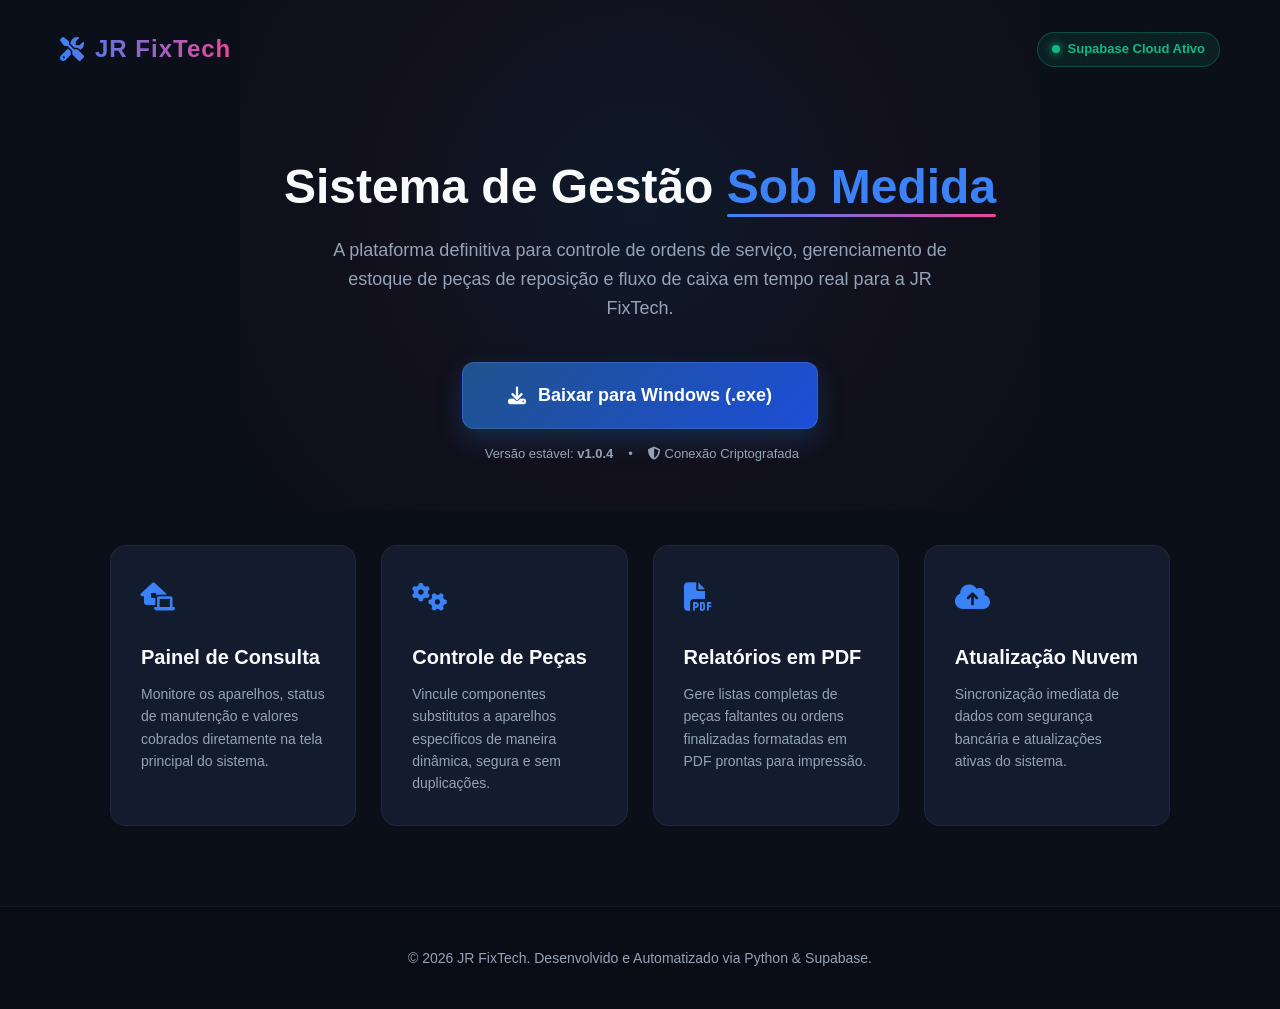
==== index.html @ 49558daf "Add files via upload" ====
<!DOCTYPE html>
<html lang="pt-BR">

<head>
    <meta charset="UTF-8">
    <meta name="viewport" content="width=device-width, initial-scale=1.0">
    <title>JR FixTech | Sistema de Gestão Inteligente</title>
    <link rel="stylesheet" href="https://cdnjs.cloudflare.com/ajax/libs/font-awesome/6.4.0/css/all.min.css">
    <style>
        :root {
            --bg-principal: #0b0f19;
            --bg-card: #131c2e;
            --azul-tech: #1f538d;
            --azul-neon: #3b82f6;
            --rosa-destaque: #ec4899;
            --texto-claro: #f8fafc;
            --texto-mutado: #94a3b8;
        }

        * {
            margin: 0;
            padding: 0;
            box-sizing: border-box;
            font-family: 'Segoe UI', Roboto, Helvetica, Arial, sans-serif;
        }

        body {
            background-color: var(--bg-principal);
            color: var(--texto-claro);
            overflow-x: hidden;
            line-height: 1.6;
        }

        .background-glow {
            position: absolute;
            top: -10%;
            left: 50%;
            transform: translateX(-50%);
            width: 800px;
            height: 600px;
            background: radial-gradient(circle, rgba(31, 83, 141, 0.15) 0%, rgba(236, 72, 153, 0.03) 50%, transparent 100%);
            z-index: -1;
            pointer-events: none;
        }

        header {
            max-width: 1200px;
            margin: 0 auto;
            padding: 30px 20px;
            display: flex;
            justify-content: space-between;
            align-items: center;
        }

        .logo {
            font-size: 24px;
            font-weight: 800;
            letter-spacing: 1px;
            background: linear-gradient(to right, var(--azul-neon), var(--rosa-destaque));
            -webkit-background-clip: text;
            background-clip: text;
            -webkit-text-fill-color: transparent;
            display: flex;
            align-items: center;
            gap: 10px;
        }

        .status-badge {
            background-color: rgba(16, 185, 129, 0.1);
            border: 1px solid rgba(16, 185, 129, 0.3);
            color: #10b981;
            padding: 6px 14px;
            border-radius: 50px;
            font-size: 13px;
            font-weight: 600;
            display: flex;
            align-items: center;
            gap: 8px;
        }

        .status-dot {
            width: 8px;
            height: 8px;
            background-color: #10b981;
            border-radius: 50%;
            box-shadow: 0 0 8px #10b981;
            animation: pulse 2s infinite;
        }

        @keyframes pulse {
            0% {
                transform: scale(0.95);
                box-shadow: 0 0 0 0 rgba(16, 185, 129, 0.7);
            }

            70% {
                transform: scale(1);
                box-shadow: 0 0 0 8px rgba(16, 185, 129, 0);
            }

            100% {
                transform: scale(0.95);
                box-shadow: 0 0 0 0 rgba(16, 185, 129, 0);
            }
        }

        .hero {
            max-width: 1000px;
            margin: 60px auto 40px auto;
            text-align: center;
            padding: 0 20px;
        }

        .hero h1 {
            font-size: 48px;
            font-weight: 800;
            line-height: 1.2;
            margin-bottom: 20px;
        }

        .hero h1 span {
            color: var(--azul-neon);
            position: relative;
        }

        .hero h1 span::after {
            content: '';
            position: absolute;
            bottom: -4px;
            left: 0;
            width: 100%;
            height: 3px;
            background: linear-gradient(to right, var(--azul-neon), var(--rosa-destaque));
            border-radius: 2px;
        }

        .hero p {
            font-size: 18px;
            color: var(--texto-mutado);
            max-width: 650px;
            margin: 0 auto 40px auto;
        }

        .btn-download {
            background: linear-gradient(135deg, var(--azul-tech) 0%, #1d4ed8 100%);
            color: white;
            padding: 18px 45px;
            font-size: 18px;
            font-weight: 700;
            text-decoration: none;
            border-radius: 12px;
            box-shadow: 0 10px 25px rgba(31, 83, 141, 0.4);
            transition: all 0.3s cubic-bezier(0.175, 0.885, 0.32, 1.275);
            display: inline-flex;
            align-items: center;
            gap: 12px;
            border: 1px solid rgba(255, 255, 255, 0.1);
            cursor: pointer;
        }

        .btn-download:hover {
            transform: translateY(-5px);
            box-shadow: 0 15px 30px rgba(3b, 130, 246, 0.5);
            background: linear-gradient(135deg, #2563eb 0%, #1d4ed8 100%);
        }

        .meta-info {
            margin-top: 15px;
            font-size: 13px;
            color: var(--texto-mutado);
            display: flex;
            justify-content: center;
            gap: 15px;
        }

        .features {
            max-width: 1100px;
            margin: 80px auto;
            padding: 0 20px;
            display: grid;
            grid-template-columns: repeat(auto-fit, minmax(240px, 1fr));
            gap: 25px;
        }

        .card {
            background-color: var(--bg-card);
            border: 1px solid rgba(255, 255, 255, 0.05);
            border-radius: 16px;
            padding: 30px;
            transition: all 0.3s ease;
            position: relative;
            overflow: hidden;
        }

        .card::before {
            content: '';
            position: absolute;
            top: 0;
            left: 0;
            width: 100%;
            height: 3px;
            background: transparent;
            transition: background 0.3s ease;
        }

        .card:hover {
            transform: translateY(-5px);
            border-color: rgba(59, 130, 246, 0.2);
            box-shadow: 0 10px 30px rgba(0, 0, 0, 0.3);
        }

        .card:hover::before {
            background: linear-gradient(to right, var(--azul-neon), var(--rosa-destaque));
        }

        .card-icon {
            font-size: 28px;
            color: var(--azul-neon);
            margin-bottom: 20px;
        }

        .card h3 {
            font-size: 20px;
            margin-bottom: 10px;
            font-weight: 700;
        }

        .card p {
            color: var(--texto-mutado);
            font-size: 14px;
        }

        footer {
            text-align: center;
            padding: 40px 20px;
            font-size: 14px;
            color: var(--texto-mutado);
            border-top: 1px solid rgba(255, 255, 255, 0.05);
            background-color: rgba(0, 0, 0, 0.2);
        }

        @media (max-width: 600px) {
            .hero h1 {
                font-size: 32px;
            }

            .hero p {
                font-size: 16px;
            }

            header {
                flex-direction: column;
                gap: 15px;
            }

            .features {
                grid-template-columns: 1fr;
            }
        }
    </style>
</head>

<body>

    <div class="background-glow"></div>

    <header>
        <div class="logo">
            <i class="fa-solid fa-screwdriver-wrench"></i> JR FixTech
        </div>
        <div class="status-badge">
            <div class="status-dot"></div> Supabase Cloud Ativo
        </div>
    </header>

    <section class="hero">
        <h1>Sistema de Gestão <span>Sob Medida</span></h1>
        <p>A plataforma definitiva para controle de ordens de serviço, gerenciamento de estoque de peças de reposição e
            fluxo de caixa em tempo real para a JR FixTech.</p>

        <!-- DOWNLOAD DIRETO VIA GITHUB RELEASES -->
        <a href="https://github.com/GlaydsonAguiar/site-jrfixtech/releases/download/v1.0.4/Instalador_JRFixTech_v1.0.4.exe"
            download="Instalador_JRFixTech.exe" class="btn-download">
            <i class="fa-solid fa-download"></i> Baixar para Windows (.exe)
        </a>

        <div class="meta-info">
            <span><i class="fa-solid fa-code-version"></i> Versão estável: <b>v1.0.4</b></span>
            <span>•</span>
            <span><i class="fa-solid fa-shield-halved"></i> Conexão Criptografada</span>
        </div>
    </section>

    <section class="features">
        <div class="card">
            <div class="card-icon"><i class="fa-solid fa-house-laptop"></i></div>
            <h3>Painel de Consulta</h3>
            <p>Monitore os aparelhos, status de manutenção e valores cobrados diretamente na tela principal do sistema.
            </p>
        </div>

        <div class="card">
            <div class="card-icon"><i class="fa-solid fa-gears"></i></div>
            <h3>Controle de Peças</h3>
            <p>Vincule componentes substitutos a aparelhos específicos de maneira dinâmica, segura e sem duplicações.
            </p>
        </div>

        <div class="card">
            <div class="card-icon"><i class="fa-solid fa-file-pdf"></i></div>
            <h3>Relatórios em PDF</h3>
            <p>Gere listas completas de peças faltantes ou ordens finalizadas formatadas em PDF prontas para impressão.
            </p>
        </div>

        <div class="card">
            <div class="card-icon"><i class="fa-solid fa-cloud-arrow-up"></i></div>
            <h3>Atualização Nuvem</h3>
            <p>Sincronização imediata de dados com segurança bancária e atualizações ativas do sistema.</p>
        </div>
    </section>

    <footer>
        <p>&copy; 2026 JR FixTech. Desenvolvido e Automatizado via Python & Supabase.</p>
    </footer>

</body>

</html>
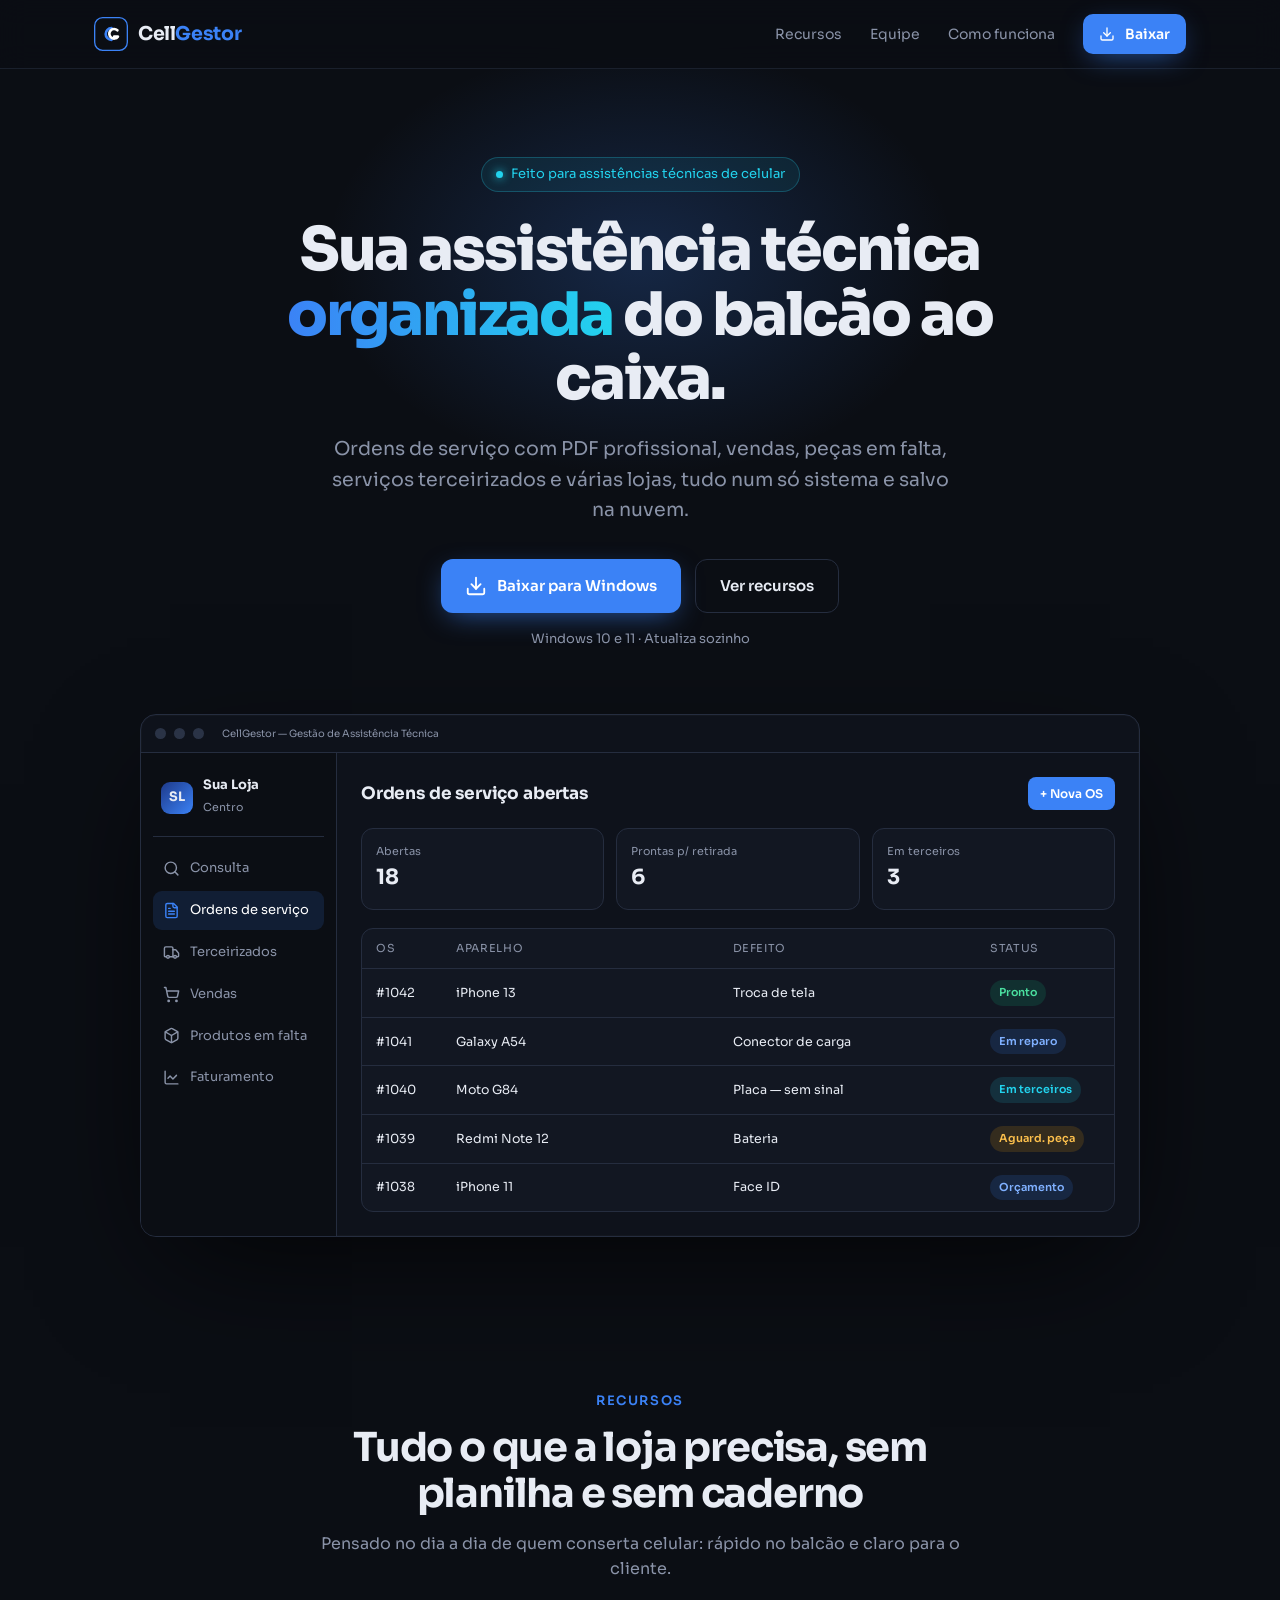
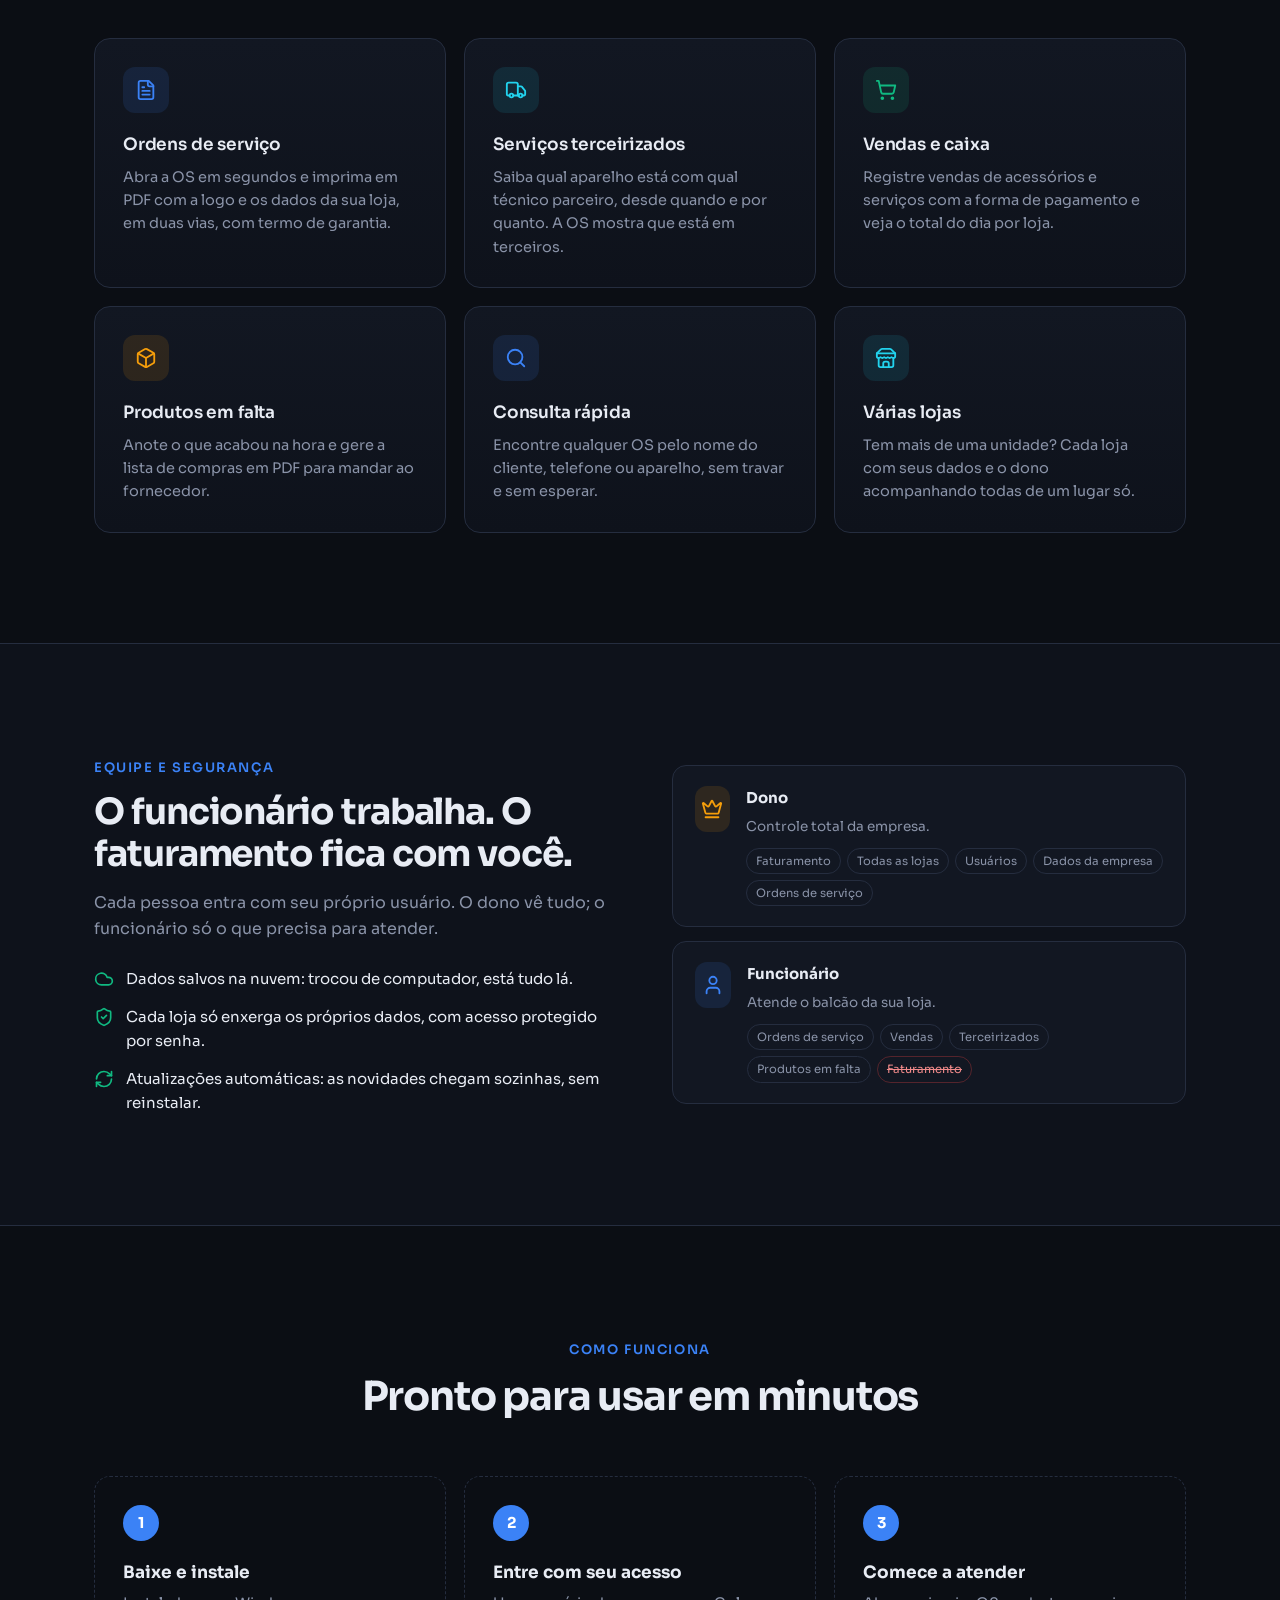
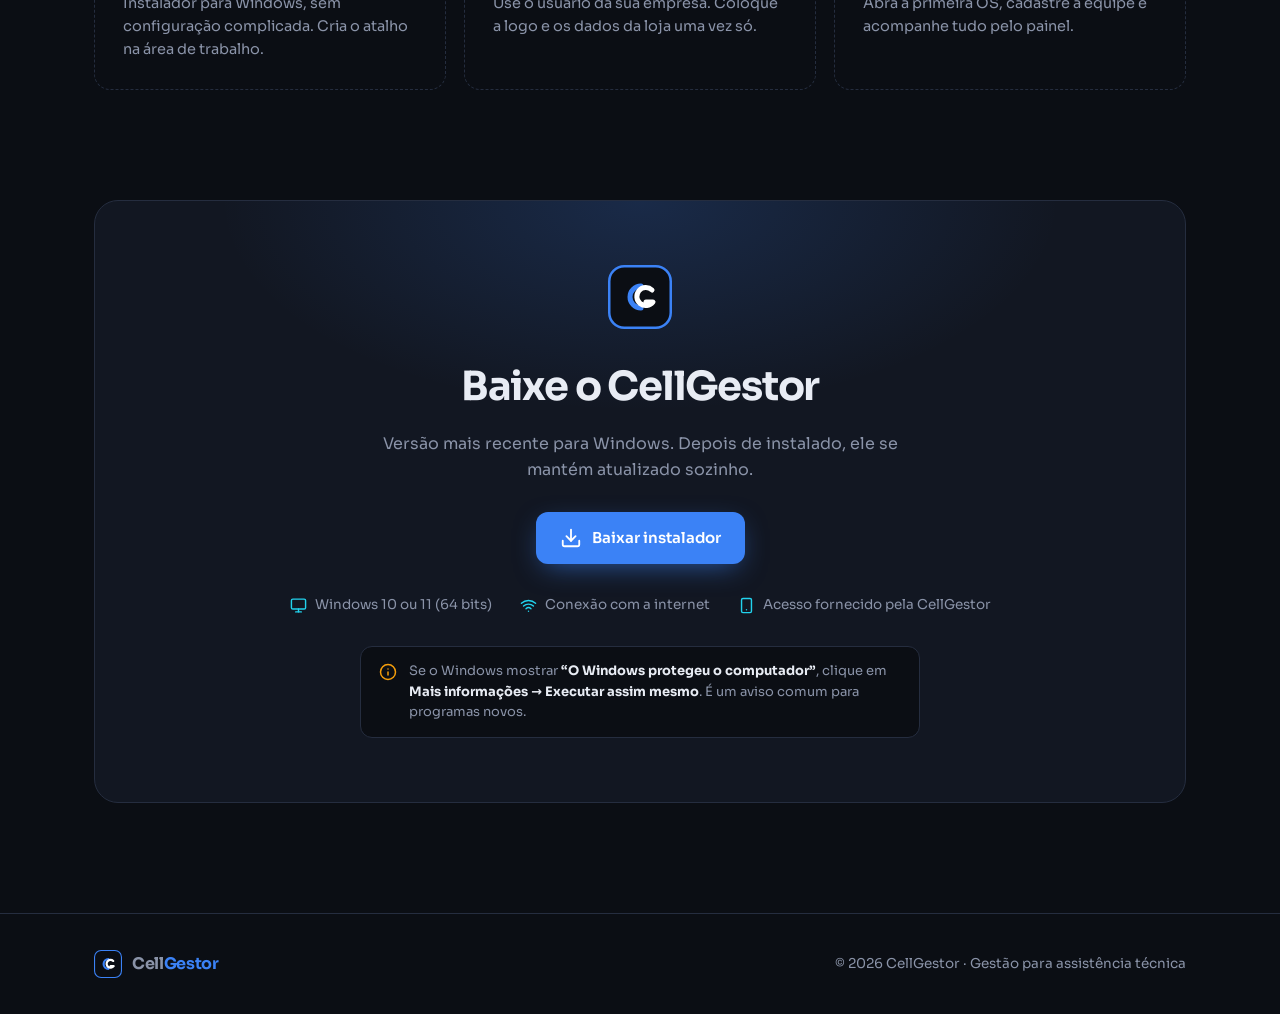
==== commit a9f8ec59: "Add files via upload" ====
--- a/index.html
+++ b/index.html
@@ -1,329 +1,326 @@
-<!DOCTYPE html>
-<html lang="pt-BR">
-
-<head>
-    <meta charset="UTF-8">
-    <meta name="viewport" content="width=device-width, initial-scale=1.0">
-    <title>JR FixTech | Sistema de Gestão Inteligente</title>
-    <link rel="stylesheet" href="https://cdnjs.cloudflare.com/ajax/libs/font-awesome/6.4.0/css/all.min.css">
-    <style>
-        :root {
-            --bg-principal: #0b0f19;
-            --bg-card: #131c2e;
-            --azul-tech: #1f538d;
-            --azul-neon: #3b82f6;
-            --rosa-destaque: #ec4899;
-            --texto-claro: #f8fafc;
-            --texto-mutado: #94a3b8;
-        }
-
-        * {
-            margin: 0;
-            padding: 0;
-            box-sizing: border-box;
-            font-family: 'Segoe UI', Roboto, Helvetica, Arial, sans-serif;
-        }
-
-        body {
-            background-color: var(--bg-principal);
-            color: var(--texto-claro);
-            overflow-x: hidden;
-            line-height: 1.6;
-        }
-
-        .background-glow {
-            position: absolute;
-            top: -10%;
-            left: 50%;
-            transform: translateX(-50%);
-            width: 800px;
-            height: 600px;
-            background: radial-gradient(circle, rgba(31, 83, 141, 0.15) 0%, rgba(236, 72, 153, 0.03) 50%, transparent 100%);
-            z-index: -1;
-            pointer-events: none;
-        }
-
-        header {
-            max-width: 1200px;
-            margin: 0 auto;
-            padding: 30px 20px;
-            display: flex;
-            justify-content: space-between;
-            align-items: center;
-        }
-
-        .logo {
-            font-size: 24px;
-            font-weight: 800;
-            letter-spacing: 1px;
-            background: linear-gradient(to right, var(--azul-neon), var(--rosa-destaque));
-            -webkit-background-clip: text;
-            background-clip: text;
-            -webkit-text-fill-color: transparent;
-            display: flex;
-            align-items: center;
-            gap: 10px;
-        }
-
-        .status-badge {
-            background-color: rgba(16, 185, 129, 0.1);
-            border: 1px solid rgba(16, 185, 129, 0.3);
-            color: #10b981;
-            padding: 6px 14px;
-            border-radius: 50px;
-            font-size: 13px;
-            font-weight: 600;
-            display: flex;
-            align-items: center;
-            gap: 8px;
-        }
-
-        .status-dot {
-            width: 8px;
-            height: 8px;
-            background-color: #10b981;
-            border-radius: 50%;
-            box-shadow: 0 0 8px #10b981;
-            animation: pulse 2s infinite;
-        }
-
-        @keyframes pulse {
-            0% {
-                transform: scale(0.95);
-                box-shadow: 0 0 0 0 rgba(16, 185, 129, 0.7);
-            }
-
-            70% {
-                transform: scale(1);
-                box-shadow: 0 0 0 8px rgba(16, 185, 129, 0);
-            }
-
-            100% {
-                transform: scale(0.95);
-                box-shadow: 0 0 0 0 rgba(16, 185, 129, 0);
-            }
-        }
-
-        .hero {
-            max-width: 1000px;
-            margin: 60px auto 40px auto;
-            text-align: center;
-            padding: 0 20px;
-        }
-
-        .hero h1 {
-            font-size: 48px;
-            font-weight: 800;
-            line-height: 1.2;
-            margin-bottom: 20px;
-        }
-
-        .hero h1 span {
-            color: var(--azul-neon);
-            position: relative;
-        }
-
-        .hero h1 span::after {
-            content: '';
-            position: absolute;
-            bottom: -4px;
-            left: 0;
-            width: 100%;
-            height: 3px;
-            background: linear-gradient(to right, var(--azul-neon), var(--rosa-destaque));
-            border-radius: 2px;
-        }
-
-        .hero p {
-            font-size: 18px;
-            color: var(--texto-mutado);
-            max-width: 650px;
-            margin: 0 auto 40px auto;
-        }
-
-        .btn-download {
-            background: linear-gradient(135deg, var(--azul-tech) 0%, #1d4ed8 100%);
-            color: white;
-            padding: 18px 45px;
-            font-size: 18px;
-            font-weight: 700;
-            text-decoration: none;
-            border-radius: 12px;
-            box-shadow: 0 10px 25px rgba(31, 83, 141, 0.4);
-            transition: all 0.3s cubic-bezier(0.175, 0.885, 0.32, 1.275);
-            display: inline-flex;
-            align-items: center;
-            gap: 12px;
-            border: 1px solid rgba(255, 255, 255, 0.1);
-            cursor: pointer;
-        }
-
-        .btn-download:hover {
-            transform: translateY(-5px);
-            box-shadow: 0 15px 30px rgba(3b, 130, 246, 0.5);
-            background: linear-gradient(135deg, #2563eb 0%, #1d4ed8 100%);
-        }
-
-        .meta-info {
-            margin-top: 15px;
-            font-size: 13px;
-            color: var(--texto-mutado);
-            display: flex;
-            justify-content: center;
-            gap: 15px;
-        }
-
-        .features {
-            max-width: 1100px;
-            margin: 80px auto;
-            padding: 0 20px;
-            display: grid;
-            grid-template-columns: repeat(auto-fit, minmax(240px, 1fr));
-            gap: 25px;
-        }
-
-        .card {
-            background-color: var(--bg-card);
-            border: 1px solid rgba(255, 255, 255, 0.05);
-            border-radius: 16px;
-            padding: 30px;
-            transition: all 0.3s ease;
-            position: relative;
-            overflow: hidden;
-        }
-
-        .card::before {
-            content: '';
-            position: absolute;
-            top: 0;
-            left: 0;
-            width: 100%;
-            height: 3px;
-            background: transparent;
-            transition: background 0.3s ease;
-        }
-
-        .card:hover {
-            transform: translateY(-5px);
-            border-color: rgba(59, 130, 246, 0.2);
-            box-shadow: 0 10px 30px rgba(0, 0, 0, 0.3);
-        }
-
-        .card:hover::before {
-            background: linear-gradient(to right, var(--azul-neon), var(--rosa-destaque));
-        }
-
-        .card-icon {
-            font-size: 28px;
-            color: var(--azul-neon);
-            margin-bottom: 20px;
-        }
-
-        .card h3 {
-            font-size: 20px;
-            margin-bottom: 10px;
-            font-weight: 700;
-        }
-
-        .card p {
-            color: var(--texto-mutado);
-            font-size: 14px;
-        }
-
-        footer {
-            text-align: center;
-            padding: 40px 20px;
-            font-size: 14px;
-            color: var(--texto-mutado);
-            border-top: 1px solid rgba(255, 255, 255, 0.05);
-            background-color: rgba(0, 0, 0, 0.2);
-        }
-
-        @media (max-width: 600px) {
-            .hero h1 {
-                font-size: 32px;
-            }
-
-            .hero p {
-                font-size: 16px;
-            }
-
-            header {
-                flex-direction: column;
-                gap: 15px;
-            }
-
-            .features {
-                grid-template-columns: 1fr;
-            }
-        }
-    </style>
-</head>
-
-<body>
-
-    <div class="background-glow"></div>
-
-    <header>
-        <div class="logo">
-            <i class="fa-solid fa-screwdriver-wrench"></i> JR FixTech
-        </div>
-        <div class="status-badge">
-            <div class="status-dot"></div> Supabase Cloud Ativo
-        </div>
-    </header>
-
-    <section class="hero">
-        <h1>Sistema de Gestão <span>Sob Medida</span></h1>
-        <p>A plataforma definitiva para controle de ordens de serviço, gerenciamento de estoque de peças de reposição e
-            fluxo de caixa em tempo real para a JR FixTech.</p>
-
-        <!-- DOWNLOAD DIRETO VIA GITHUB RELEASES -->
-        <a href="https://github.com/GlaydsonAguiar/site-jrfixtech/releases/download/v1.0.4/Instalador_JRFixTech_v1.0.4.exe"
-            download="Instalador_JRFixTech.exe" class="btn-download">
-            <i class="fa-solid fa-download"></i> Baixar para Windows (.exe)
-        </a>
-
-        <div class="meta-info">
-            <span><i class="fa-solid fa-code-version"></i> Versão estável: <b>v1.0.4</b></span>
-            <span>•</span>
-            <span><i class="fa-solid fa-shield-halved"></i> Conexão Criptografada</span>
-        </div>
-    </section>
-
-    <section class="features">
-        <div class="card">
-            <div class="card-icon"><i class="fa-solid fa-house-laptop"></i></div>
-            <h3>Painel de Consulta</h3>
-            <p>Monitore os aparelhos, status de manutenção e valores cobrados diretamente na tela principal do sistema.
-            </p>
-        </div>
-
-        <div class="card">
-            <div class="card-icon"><i class="fa-solid fa-gears"></i></div>
-            <h3>Controle de Peças</h3>
-            <p>Vincule componentes substitutos a aparelhos específicos de maneira dinâmica, segura e sem duplicações.
-            </p>
-        </div>
-
-        <div class="card">
-            <div class="card-icon"><i class="fa-solid fa-file-pdf"></i></div>
-            <h3>Relatórios em PDF</h3>
-            <p>Gere listas completas de peças faltantes ou ordens finalizadas formatadas em PDF prontas para impressão.
-            </p>
-        </div>
-
-        <div class="card">
-            <div class="card-icon"><i class="fa-solid fa-cloud-arrow-up"></i></div>
-            <h3>Atualização Nuvem</h3>
-            <p>Sincronização imediata de dados com segurança bancária e atualizações ativas do sistema.</p>
-        </div>
-    </section>
-
-    <footer>
-        <p>&copy; 2026 JR FixTech. Desenvolvido e Automatizado via Python & Supabase.</p>
-    </footer>
-
-</body>
-
-</html>+<!doctype html>
+<html lang="pt-BR">
+<head>
+<meta charset="utf-8">
+<meta name="viewport" content="width=device-width, initial-scale=1">
+<title>CellGestor — Gestão para assistência técnica</title>
+<meta name="description" content="Sistema completo para assistência técnica de celulares: ordens de serviço, vendas, terceirizados, estoque em falta e várias lojas, tudo na nuvem.">
+<meta name="theme-color" content="#0B0E14">
+<link rel="icon" type="image/svg+xml" href="data:image/svg+xml,%3Csvg xmlns='http://www.w3.org/2000/svg' viewBox='0 0 64 64'%3E%3Crect width='64' height='64' rx='16' fill='%230B0E14'/%3E%3Cpath d='M33 20 A12 12 0 1 0 33 44' fill='none' stroke='%233B82F6' stroke-width='7' stroke-linecap='round'/%3E%3Cpath d='M45 25 A9 9 0 1 0 46 37 H39' fill='none' stroke='%23FFFFFF' stroke-width='7' stroke-linecap='round' stroke-linejoin='round'/%3E%3C/svg%3E">
+<link rel="preconnect" href="https://fonts.googleapis.com">
+<link rel="preconnect" href="https://fonts.gstatic.com" crossorigin>
+<link href="https://fonts.googleapis.com/css2?family=Sora:wght@400;500;600;700;800&display=swap" rel="stylesheet">
+<style>
+  :root{
+    --bg:#0B0E14; --bg2:#0E121B; --card:#121722; --card2:#161C29; --borda:#252D3F;
+    --azul:#3B82F6; --ciano:#22D3EE; --verde:#10B981; --ambar:#F59E0B;
+    --texto:#E8ECF4; --muted:#8A93A8;
+  }
+  *{box-sizing:border-box;margin:0;padding:0}
+  html{scroll-behavior:smooth;overflow-x:clip}
+  body{background:var(--bg);color:var(--texto);font-family:"Sora",system-ui,sans-serif;line-height:1.6;-webkit-font-smoothing:antialiased;overflow-x:hidden}
+  a{color:inherit;text-decoration:none}
+  .wrap{max-width:1140px;margin:0 auto;padding:0 24px}
+  svg.i{width:22px;height:22px;fill:none;stroke:currentColor;stroke-width:2;stroke-linecap:round;stroke-linejoin:round;flex-shrink:0}
+
+  /* topo */
+  header{position:sticky;top:0;z-index:20;background:rgba(11,14,20,.78);backdrop-filter:blur(14px);border-bottom:1px solid rgba(37,45,63,.6)}
+  .nav{display:flex;align-items:center;justify-content:space-between;height:68px}
+  .marca{display:flex;align-items:center;gap:10px;font-weight:700;font-size:19px;letter-spacing:-.02em}
+  .marca svg{width:34px;height:34px}
+  .marca b{color:var(--azul);font-weight:700}
+  .links{display:flex;align-items:center;gap:28px;font-size:14px;color:var(--muted)}
+  .links a:hover{color:var(--texto)}
+  .btn{display:inline-flex;align-items:center;gap:10px;font-weight:600;font-size:15px;border-radius:12px;padding:14px 24px;transition:transform .15s,box-shadow .15s,background .15s}
+  .btn-p{background:var(--azul);color:#fff;box-shadow:0 8px 28px -8px rgba(59,130,246,.65)}
+  .btn-p:hover{transform:translateY(-1px);box-shadow:0 12px 34px -8px rgba(59,130,246,.8);background:#4A8DF8}
+  .btn-s{border:1px solid var(--borda);color:var(--texto)}
+  .btn-s:hover{background:var(--card)}
+  .btn-sm{padding:9px 16px;font-size:14px;border-radius:10px}
+
+  /* hero */
+  .hero{position:relative;padding:88px 0 40px;text-align:center}
+  .hero::before{content:"";position:absolute;inset:-120px 0 auto 50%;width:min(900px,100vw);height:620px;transform:translateX(-50%);background:radial-gradient(closest-side,rgba(59,130,246,.22),transparent 70%);pointer-events:none;z-index:-1}
+  .selo{display:inline-flex;align-items:center;gap:8px;font-size:13px;color:var(--ciano);background:rgba(34,211,238,.08);border:1px solid rgba(34,211,238,.25);padding:6px 14px;border-radius:999px;margin-bottom:26px}
+  .selo span{width:7px;height:7px;border-radius:50%;background:var(--ciano);box-shadow:0 0 10px var(--ciano)}
+  h1{font-size:clamp(34px,5.6vw,60px);line-height:1.08;letter-spacing:-.035em;font-weight:800;max-width:860px;margin:0 auto}
+  h1 em{font-style:normal;background:linear-gradient(90deg,var(--azul),var(--ciano));-webkit-background-clip:text;background-clip:text;color:transparent}
+  .hero p.sub{font-size:clamp(16px,2vw,19px);color:var(--muted);max-width:620px;margin:22px auto 34px}
+  .acoes{display:flex;gap:14px;justify-content:center;flex-wrap:wrap}
+  .nota{font-size:13px;color:var(--muted);margin-top:16px}
+
+  /* janela do app */
+  .janela{margin:64px auto 0;max-width:1000px;border:1px solid var(--borda);border-radius:16px;background:var(--bg2);box-shadow:0 40px 120px -30px rgba(0,0,0,.8),0 0 0 1px rgba(255,255,255,.02) inset;overflow:hidden;text-align:left}
+  .barra{display:flex;align-items:center;gap:8px;height:38px;padding:0 14px;border-bottom:1px solid var(--borda);font-size:12px;color:var(--muted)}
+  .barra i{width:11px;height:11px;border-radius:50%;background:#2A3346;display:block}
+  .barra small{margin-left:10px}
+  .app{display:grid;grid-template-columns:196px 1fr;min-height:400px}
+  .lado{border-right:1px solid var(--borda);padding:18px 12px;background:var(--bg)}
+  .lado .loja{display:flex;align-items:center;gap:10px;padding:6px 8px 18px;border-bottom:1px solid var(--borda);margin-bottom:12px}
+  .lado .loja div{width:32px;height:32px;border-radius:9px;background:linear-gradient(135deg,#1E3A8A,var(--azul));display:grid;place-items:center;font-weight:700;font-size:13px}
+  .lado .loja b{font-size:13px;display:block;line-height:1.2}
+  .lado .loja small{font-size:11px;color:var(--muted)}
+  .item{display:flex;align-items:center;gap:10px;font-size:13px;color:var(--muted);padding:9px 10px;border-radius:9px;margin-bottom:3px}
+  .item svg{width:17px;height:17px}
+  .item.on{background:rgba(59,130,246,.14);color:#fff}
+  .item.on svg{color:var(--azul)}
+  .conteudo{padding:24px}
+  .conteudo h4{font-size:17px;font-weight:700;letter-spacing:-.01em}
+  .conteudo .h{display:flex;justify-content:space-between;align-items:center;margin-bottom:18px}
+  .conteudo .h span{font-size:12px;color:#fff;background:var(--azul);padding:7px 12px;border-radius:8px;font-weight:600}
+  .kpis{display:grid;grid-template-columns:repeat(3,1fr);gap:12px;margin-bottom:18px}
+  .kpi{background:var(--card);border:1px solid var(--borda);border-radius:12px;padding:14px}
+  .kpi small{font-size:11px;color:var(--muted);display:block}
+  .kpi b{font-size:21px;font-weight:700;letter-spacing:-.02em}
+  .tabela{background:var(--card);border:1px solid var(--borda);border-radius:12px;overflow:hidden}
+  .linha{display:grid;grid-template-columns:70px 1.4fr 1.3fr 110px;gap:10px;align-items:center;font-size:12.5px;padding:11px 14px;border-top:1px solid var(--borda)}
+  .linha:first-child{border-top:0;color:var(--muted);font-size:11px;text-transform:uppercase;letter-spacing:.06em}
+  .tag{font-size:11px;font-weight:600;padding:4px 9px;border-radius:999px;justify-self:start}
+  .t-az{background:rgba(59,130,246,.15);color:#7FB0FF}
+  .t-vd{background:rgba(16,185,129,.15);color:#4ADE9F}
+  .t-am{background:rgba(245,158,11,.15);color:#FBBF4C}
+  .t-ci{background:rgba(34,211,238,.13);color:var(--ciano)}
+
+  /* seções */
+  section{padding:110px 0}
+  .titulo{text-align:center;max-width:640px;margin:0 auto 56px}
+  .titulo small{font-size:13px;font-weight:600;color:var(--azul);letter-spacing:.12em;text-transform:uppercase}
+  .titulo h2{font-size:clamp(28px,4vw,40px);letter-spacing:-.03em;line-height:1.15;margin:12px 0 14px;font-weight:700}
+  .titulo p{color:var(--muted);font-size:16px}
+
+  .grade{display:grid;grid-template-columns:repeat(3,1fr);gap:18px}
+  .card{background:linear-gradient(180deg,var(--card),var(--bg2));border:1px solid var(--borda);border-radius:16px;padding:28px;transition:border-color .2s,transform .2s}
+  .card:hover{border-color:rgba(59,130,246,.45);transform:translateY(-2px)}
+  .ic{width:46px;height:46px;border-radius:12px;display:grid;place-items:center;background:rgba(59,130,246,.12);color:var(--azul);margin-bottom:18px}
+  .ic.c{background:rgba(34,211,238,.1);color:var(--ciano)}
+  .ic.v{background:rgba(16,185,129,.12);color:var(--verde)}
+  .ic.a{background:rgba(245,158,11,.12);color:var(--ambar)}
+  .card h3{font-size:17px;font-weight:600;margin-bottom:8px;letter-spacing:-.01em}
+  .card p{font-size:14.5px;color:var(--muted)}
+
+  .faixa{background:var(--bg2);border-top:1px solid var(--borda);border-bottom:1px solid var(--borda)}
+  .dois{display:grid;grid-template-columns:1fr 1fr;gap:64px;align-items:center}
+  .dois h2{font-size:clamp(26px,3.6vw,36px);letter-spacing:-.03em;line-height:1.15;margin:12px 0 16px;font-weight:700}
+  .dois small{font-size:13px;font-weight:600;color:var(--azul);letter-spacing:.12em;text-transform:uppercase}
+  .dois > div > p{color:var(--muted)}
+  .lista{list-style:none;margin-top:26px;display:grid;gap:14px}
+  .lista li{display:flex;gap:12px;font-size:15px}
+  .lista li svg{color:var(--verde);width:20px;height:20px;margin-top:2px}
+  .papeis{display:grid;gap:14px}
+  .papel{background:var(--card);border:1px solid var(--borda);border-radius:14px;padding:20px 22px;display:flex;gap:16px}
+  .papel h4{font-size:15px;margin-bottom:6px}
+  .papel p{font-size:13.5px;color:var(--muted)}
+  .papel .chips{display:flex;flex-wrap:wrap;gap:6px;margin-top:10px}
+  .papel .chips span{font-size:11.5px;padding:3px 9px;border-radius:999px;border:1px solid var(--borda);color:var(--muted)}
+  .papel .chips span.x{color:#F28B8B;border-color:rgba(239,68,68,.3);text-decoration:line-through}
+
+  .passos{display:grid;grid-template-columns:repeat(3,1fr);gap:18px;counter-reset:p}
+  .passo{position:relative;padding:28px;border-radius:16px;border:1px dashed var(--borda)}
+  .passo::before{counter-increment:p;content:counter(p);display:grid;place-items:center;width:36px;height:36px;border-radius:50%;background:var(--azul);color:#fff;font-weight:700;font-size:15px;margin-bottom:18px}
+  .passo h3{font-size:17px;margin-bottom:6px}
+  .passo p{font-size:14.5px;color:var(--muted)}
+
+  .download{position:relative;text-align:center;border:1px solid var(--borda);border-radius:24px;padding:64px 28px;background:radial-gradient(600px 300px at 50% 0%,rgba(59,130,246,.18),transparent 70%),var(--card);overflow:hidden}
+  .download h2{font-size:clamp(28px,4vw,40px);letter-spacing:-.03em;margin-bottom:12px;font-weight:700}
+  .download > p{color:var(--muted);max-width:520px;margin:0 auto 30px}
+  .req{display:flex;justify-content:center;gap:28px;flex-wrap:wrap;margin-top:30px;font-size:13.5px;color:var(--muted)}
+  .req span{display:flex;align-items:center;gap:8px}
+  .req svg{width:17px;height:17px;color:var(--ciano)}
+  .aviso{max-width:560px;margin:30px auto 0;font-size:13px;color:var(--muted);background:var(--bg);border:1px solid var(--borda);border-radius:12px;padding:14px 18px;text-align:left;display:flex;gap:12px}
+  .aviso svg{color:var(--ambar);width:18px;height:18px;margin-top:2px}
+
+  footer{border-top:1px solid var(--borda);padding:36px 0;color:var(--muted);font-size:13.5px}
+  footer .wrap{display:flex;justify-content:space-between;align-items:center;gap:16px;flex-wrap:wrap}
+
+  @media (max-width:900px){
+    .grade,.passos{grid-template-columns:1fr 1fr}
+    .dois{grid-template-columns:1fr;gap:40px}
+    .app{grid-template-columns:1fr}
+    .lado{display:none}
+  }
+  @media (max-width:620px){
+    .wrap{padding:0 16px}
+    .links a:not(.btn){display:none}
+    .grade,.passos{grid-template-columns:1fr}
+    .hero{padding-top:56px}
+    section{padding:76px 0}
+    .kpis{grid-template-columns:1fr 1fr}
+    .kpis .kpi:last-child{display:none}
+    .linha{grid-template-columns:56px 1fr 96px}
+    .linha > :nth-child(3){display:none}
+    .conteudo{padding:16px}
+  }
+</style>
+</head>
+<body>
+
+<svg width="0" height="0" style="position:absolute">
+  <symbol id="logo" viewBox="0 0 64 64">
+    <rect x="1.25" y="1.25" width="61.5" height="61.5" rx="15" fill="#0B0E14" stroke="#3B82F6" stroke-width="2.5"/>
+    <path d="M33 21 A11 11 0 1 0 33 43" fill="none" stroke="#3B82F6" stroke-width="5" stroke-linecap="round"/>
+    <path d="M44 25 A9 9 0 1 0 45 37 H38" fill="none" stroke="#FFFFFF" stroke-width="5" stroke-linecap="round" stroke-linejoin="round"/>
+  </symbol>
+  <symbol id="i-down" viewBox="0 0 24 24"><path d="M21 15v4a2 2 0 0 1-2 2H5a2 2 0 0 1-2-2v-4"/><path d="m7 10 5 5 5-5"/><path d="M12 15V3"/></symbol>
+  <symbol id="i-os" viewBox="0 0 24 24"><path d="M15 2H6a2 2 0 0 0-2 2v16a2 2 0 0 0 2 2h12a2 2 0 0 0 2-2V7Z"/><path d="M14 2v4a2 2 0 0 0 2 2h4"/><path d="M10 9H8"/><path d="M16 13H8"/><path d="M16 17H8"/></symbol>
+  <symbol id="i-truck" viewBox="0 0 24 24"><path d="M14 18V6a2 2 0 0 0-2-2H4a2 2 0 0 0-2 2v11a1 1 0 0 0 1 1h2"/><path d="M15 18H9"/><path d="M19 18h2a1 1 0 0 0 1-1v-3.65a1 1 0 0 0-.22-.62l-3.48-4.35A1 1 0 0 0 17.52 8H14"/><circle cx="17" cy="18" r="2"/><circle cx="7" cy="18" r="2"/></symbol>
+  <symbol id="i-cart" viewBox="0 0 24 24"><circle cx="8" cy="21" r="1"/><circle cx="19" cy="21" r="1"/><path d="M2.05 2.05h2l2.66 12.42a2 2 0 0 0 2 1.58h9.78a2 2 0 0 0 1.95-1.57l1.65-7.43H5.12"/></symbol>
+  <symbol id="i-box" viewBox="0 0 24 24"><path d="M21 8a2 2 0 0 0-1-1.73l-7-4a2 2 0 0 0-2 0l-7 4A2 2 0 0 0 3 8v8a2 2 0 0 0 1 1.73l7 4a2 2 0 0 0 2 0l7-4A2 2 0 0 0 21 16Z"/><path d="m3.3 7 8.7 5 8.7-5"/><path d="M12 22V12"/></symbol>
+  <symbol id="i-store" viewBox="0 0 24 24"><path d="m2 7 4.41-4.41A2 2 0 0 1 7.83 2h8.34a2 2 0 0 1 1.42.59L22 7"/><path d="M4 12v8a2 2 0 0 0 2 2h12a2 2 0 0 0 2-2v-8"/><path d="M15 22v-4a2 2 0 0 0-2-2h-2a2 2 0 0 0-2 2v4"/><path d="M2 7h20"/><path d="M22 7v3a2 2 0 0 1-2 2a2.7 2.7 0 0 1-1.59-.63.7.7 0 0 0-.82 0A2.7 2.7 0 0 1 16 12a2.7 2.7 0 0 1-1.59-.63.7.7 0 0 0-.82 0A2.7 2.7 0 0 1 12 12a2.7 2.7 0 0 1-1.59-.63.7.7 0 0 0-.82 0A2.7 2.7 0 0 1 8 12a2.7 2.7 0 0 1-1.59-.63.7.7 0 0 0-.82 0A2.7 2.7 0 0 1 4 12a2 2 0 0 1-2-2V7"/></symbol>
+  <symbol id="i-chart" viewBox="0 0 24 24"><path d="M3 3v16a2 2 0 0 0 2 2h16"/><path d="m19 9-5 5-4-4-3 3"/></symbol>
+  <symbol id="i-shield" viewBox="0 0 24 24"><path d="M20 13c0 5-3.5 7.5-7.66 8.95a1 1 0 0 1-.67-.01C7.5 20.5 4 18 4 13V6a1 1 0 0 1 1-1c2 0 4.5-1.2 6.24-2.72a1.17 1.17 0 0 1 1.52 0C14.51 3.81 17 5 19 5a1 1 0 0 1 1 1z"/><path d="m9 12 2 2 4-4"/></symbol>
+  <symbol id="i-cloud" viewBox="0 0 24 24"><path d="M17.5 19H9a7 7 0 1 1 6.71-9h1.79a4.5 4.5 0 1 1 0 9Z"/></symbol>
+  <symbol id="i-refresh" viewBox="0 0 24 24"><path d="M3 12a9 9 0 0 1 9-9 9.75 9.75 0 0 1 6.74 2.74L21 8"/><path d="M21 3v5h-5"/><path d="M21 12a9 9 0 0 1-9 9 9.75 9.75 0 0 1-6.74-2.74L3 16"/><path d="M8 16H3v5"/></symbol>
+  <symbol id="i-search" viewBox="0 0 24 24"><circle cx="11" cy="11" r="8"/><path d="m21 21-4.3-4.3"/></symbol>
+  <symbol id="i-check" viewBox="0 0 24 24"><circle cx="12" cy="12" r="10"/><path d="m9 12 2 2 4-4"/></symbol>
+  <symbol id="i-crown" viewBox="0 0 24 24"><path d="M11.56 3.27a.5.5 0 0 1 .88 0l2.95 5.6a1 1 0 0 0 1.52.29l4.27-3.66a.5.5 0 0 1 .82.5l-2.83 10.25a1 1 0 0 1-.96.75H5.8a1 1 0 0 1-.96-.75L2.02 6a.5.5 0 0 1 .82-.5l4.27 3.66a1 1 0 0 0 1.52-.29z"/><path d="M5 21h14"/></symbol>
+  <symbol id="i-user" viewBox="0 0 24 24"><path d="M19 21v-2a4 4 0 0 0-4-4H9a4 4 0 0 0-4 4v2"/><circle cx="12" cy="7" r="4"/></symbol>
+  <symbol id="i-win" viewBox="0 0 24 24"><rect x="2" y="3" width="20" height="14" rx="2"/><path d="M8 21h8"/><path d="M12 17v4"/></symbol>
+  <symbol id="i-wifi" viewBox="0 0 24 24"><path d="M12 20h.01"/><path d="M2 8.82a15 15 0 0 1 20 0"/><path d="M5 12.86a10 10 0 0 1 14 0"/><path d="M8.5 16.43a5 5 0 0 1 7 0"/></symbol>
+  <symbol id="i-alert" viewBox="0 0 24 24"><circle cx="12" cy="12" r="10"/><path d="M12 16v-4"/><path d="M12 8h.01"/></symbol>
+  <symbol id="i-phone" viewBox="0 0 24 24"><rect x="5" y="2" width="14" height="20" rx="2"/><path d="M12 18h.01"/></symbol>
+</svg>
+
+<header>
+  <div class="wrap nav">
+    <a href="#" class="marca"><svg><use href="#logo"/></svg><span>Cell<b>Gestor</b></span></a>
+    <nav class="links">
+      <a href="#recursos">Recursos</a>
+      <a href="#equipe">Equipe</a>
+      <a href="#como">Como funciona</a>
+      <a href="#baixar" class="btn btn-p btn-sm"><svg class="i" style="width:16px;height:16px"><use href="#i-down"/></svg>Baixar</a>
+    </nav>
+  </div>
+</header>
+
+<main>
+  <div class="hero">
+    <div class="wrap">
+      <div class="selo"><span></span>Feito para assistências técnicas de celular</div>
+      <h1>Sua assistência técnica <em>organizada</em> do balcão ao caixa.</h1>
+      <p class="sub">Ordens de serviço com PDF profissional, vendas, peças em falta, serviços terceirizados e várias lojas, tudo num só sistema e salvo na nuvem.</p>
+      <div class="acoes">
+        <a href="#baixar" class="btn btn-p"><svg class="i"><use href="#i-down"/></svg>Baixar para Windows</a>
+        <a href="#recursos" class="btn btn-s">Ver recursos</a>
+      </div>
+      <p class="nota">Windows 10 e 11 · Atualiza sozinho</p>
+
+      <div class="janela" aria-hidden="true">
+        <div class="barra"><i></i><i></i><i></i><small>CellGestor — Gestão de Assistência Técnica</small></div>
+        <div class="app">
+          <div class="lado">
+            <div class="loja"><div>SL</div><span><b>Sua Loja</b><small>Centro</small></span></div>
+            <div class="item"><svg class="i"><use href="#i-search"/></svg>Consulta</div>
+            <div class="item on"><svg class="i"><use href="#i-os"/></svg>Ordens de serviço</div>
+            <div class="item"><svg class="i"><use href="#i-truck"/></svg>Terceirizados</div>
+            <div class="item"><svg class="i"><use href="#i-cart"/></svg>Vendas</div>
+            <div class="item"><svg class="i"><use href="#i-box"/></svg>Produtos em falta</div>
+            <div class="item"><svg class="i"><use href="#i-chart"/></svg>Faturamento</div>
+          </div>
+          <div class="conteudo">
+            <div class="h"><h4>Ordens de serviço abertas</h4><span>+ Nova OS</span></div>
+            <div class="kpis">
+              <div class="kpi"><small>Abertas</small><b>18</b></div>
+              <div class="kpi"><small>Prontas p/ retirada</small><b>6</b></div>
+              <div class="kpi"><small>Em terceiros</small><b>3</b></div>
+            </div>
+            <div class="tabela">
+              <div class="linha"><span>OS</span><span>Aparelho</span><span>Defeito</span><span>Status</span></div>
+              <div class="linha"><span>#1042</span><span>iPhone 13</span><span>Troca de tela</span><span class="tag t-vd">Pronto</span></div>
+              <div class="linha"><span>#1041</span><span>Galaxy A54</span><span>Conector de carga</span><span class="tag t-az">Em reparo</span></div>
+              <div class="linha"><span>#1040</span><span>Moto G84</span><span>Placa — sem sinal</span><span class="tag t-ci">Em terceiros</span></div>
+              <div class="linha"><span>#1039</span><span>Redmi Note 12</span><span>Bateria</span><span class="tag t-am">Aguard. peça</span></div>
+              <div class="linha"><span>#1038</span><span>iPhone 11</span><span>Face ID</span><span class="tag t-az">Orçamento</span></div>
+            </div>
+          </div>
+        </div>
+      </div>
+    </div>
+  </div>
+
+  <section id="recursos">
+    <div class="wrap">
+      <div class="titulo">
+        <small>Recursos</small>
+        <h2>Tudo o que a loja precisa, sem planilha e sem caderno</h2>
+        <p>Pensado no dia a dia de quem conserta celular: rápido no balcão e claro para o cliente.</p>
+      </div>
+      <div class="grade">
+        <div class="card"><div class="ic"><svg class="i"><use href="#i-os"/></svg></div><h3>Ordens de serviço</h3><p>Abra a OS em segundos e imprima em PDF com a logo e os dados da sua loja, em duas vias, com termo de garantia.</p></div>
+        <div class="card"><div class="ic c"><svg class="i"><use href="#i-truck"/></svg></div><h3>Serviços terceirizados</h3><p>Saiba qual aparelho está com qual técnico parceiro, desde quando e por quanto. A OS mostra que está em terceiros.</p></div>
+        <div class="card"><div class="ic v"><svg class="i"><use href="#i-cart"/></svg></div><h3>Vendas e caixa</h3><p>Registre vendas de acessórios e serviços com a forma de pagamento e veja o total do dia por loja.</p></div>
+        <div class="card"><div class="ic a"><svg class="i"><use href="#i-box"/></svg></div><h3>Produtos em falta</h3><p>Anote o que acabou na hora e gere a lista de compras em PDF para mandar ao fornecedor.</p></div>
+        <div class="card"><div class="ic"><svg class="i"><use href="#i-search"/></svg></div><h3>Consulta rápida</h3><p>Encontre qualquer OS pelo nome do cliente, telefone ou aparelho, sem travar e sem esperar.</p></div>
+        <div class="card"><div class="ic c"><svg class="i"><use href="#i-store"/></svg></div><h3>Várias lojas</h3><p>Tem mais de uma unidade? Cada loja com seus dados e o dono acompanhando todas de um lugar só.</p></div>
+      </div>
+    </div>
+  </section>
+
+  <section id="equipe" class="faixa">
+    <div class="wrap dois">
+      <div>
+        <small>Equipe e segurança</small>
+        <h2>O funcionário trabalha. O faturamento fica com você.</h2>
+        <p>Cada pessoa entra com seu próprio usuário. O dono vê tudo; o funcionário só o que precisa para atender.</p>
+        <ul class="lista">
+          <li><svg class="i"><use href="#i-cloud"/></svg><span>Dados salvos na nuvem: trocou de computador, está tudo lá.</span></li>
+          <li><svg class="i"><use href="#i-shield"/></svg><span>Cada loja só enxerga os próprios dados, com acesso protegido por senha.</span></li>
+          <li><svg class="i"><use href="#i-refresh"/></svg><span>Atualizações automáticas: as novidades chegam sozinhas, sem reinstalar.</span></li>
+        </ul>
+      </div>
+      <div class="papeis">
+        <div class="papel">
+          <div class="ic a" style="margin:0"><svg class="i"><use href="#i-crown"/></svg></div>
+          <div><h4>Dono</h4><p>Controle total da empresa.</p>
+            <div class="chips"><span>Faturamento</span><span>Todas as lojas</span><span>Usuários</span><span>Dados da empresa</span><span>Ordens de serviço</span></div></div>
+        </div>
+        <div class="papel">
+          <div class="ic" style="margin:0"><svg class="i"><use href="#i-user"/></svg></div>
+          <div><h4>Funcionário</h4><p>Atende o balcão da sua loja.</p>
+            <div class="chips"><span>Ordens de serviço</span><span>Vendas</span><span>Terceirizados</span><span>Produtos em falta</span><span class="x">Faturamento</span></div></div>
+        </div>
+      </div>
+    </div>
+  </section>
+
+  <section id="como">
+    <div class="wrap">
+      <div class="titulo">
+        <small>Como funciona</small>
+        <h2>Pronto para usar em minutos</h2>
+      </div>
+      <div class="passos">
+        <div class="passo"><h3>Baixe e instale</h3><p>Instalador para Windows, sem configuração complicada. Cria o atalho na área de trabalho.</p></div>
+        <div class="passo"><h3>Entre com seu acesso</h3><p>Use o usuário da sua empresa. Coloque a logo e os dados da loja uma vez só.</p></div>
+        <div class="passo"><h3>Comece a atender</h3><p>Abra a primeira OS, cadastre a equipe e acompanhe tudo pelo painel.</p></div>
+      </div>
+    </div>
+  </section>
+
+  <section id="baixar" style="padding-top:0">
+    <div class="wrap">
+      <div class="download">
+        <svg style="width:64px;height:64px;margin-bottom:18px"><use href="#logo"/></svg>
+        <h2>Baixe o CellGestor</h2>
+        <p>Versão mais recente para Windows. Depois de instalado, ele se mantém atualizado sozinho.</p>
+        <a href="https://github.com/GlaydsonAguiar/cellgestor/releases/latest/download/Instalador_CellGestor.exe" class="btn btn-p"><svg class="i"><use href="#i-down"/></svg>Baixar instalador</a>
+        <div class="req">
+          <span><svg class="i"><use href="#i-win"/></svg>Windows 10 ou 11 (64 bits)</span>
+          <span><svg class="i"><use href="#i-wifi"/></svg>Conexão com a internet</span>
+          <span><svg class="i"><use href="#i-phone"/></svg>Acesso fornecido pela CellGestor</span>
+        </div>
+        <div class="aviso"><svg class="i"><use href="#i-alert"/></svg>
+          <span>Se o Windows mostrar <b style="color:var(--texto)">“O Windows protegeu o computador”</b>, clique em <b style="color:var(--texto)">Mais informações → Executar assim mesmo</b>. É um aviso comum para programas novos.</span></div>
+      </div>
+    </div>
+  </section>
+</main>
+
+<footer>
+  <div class="wrap">
+    <a href="#" class="marca" style="font-size:16px"><svg style="width:28px;height:28px"><use href="#logo"/></svg><span>Cell<b>Gestor</b></span></a>
+    <span>© <span id="ano">2026</span> CellGestor · Gestão para assistência técnica</span>
+  </div>
+</footer>
+<script>document.getElementById("ano").textContent=new Date().getFullYear()</script>
+</body>
+</html>
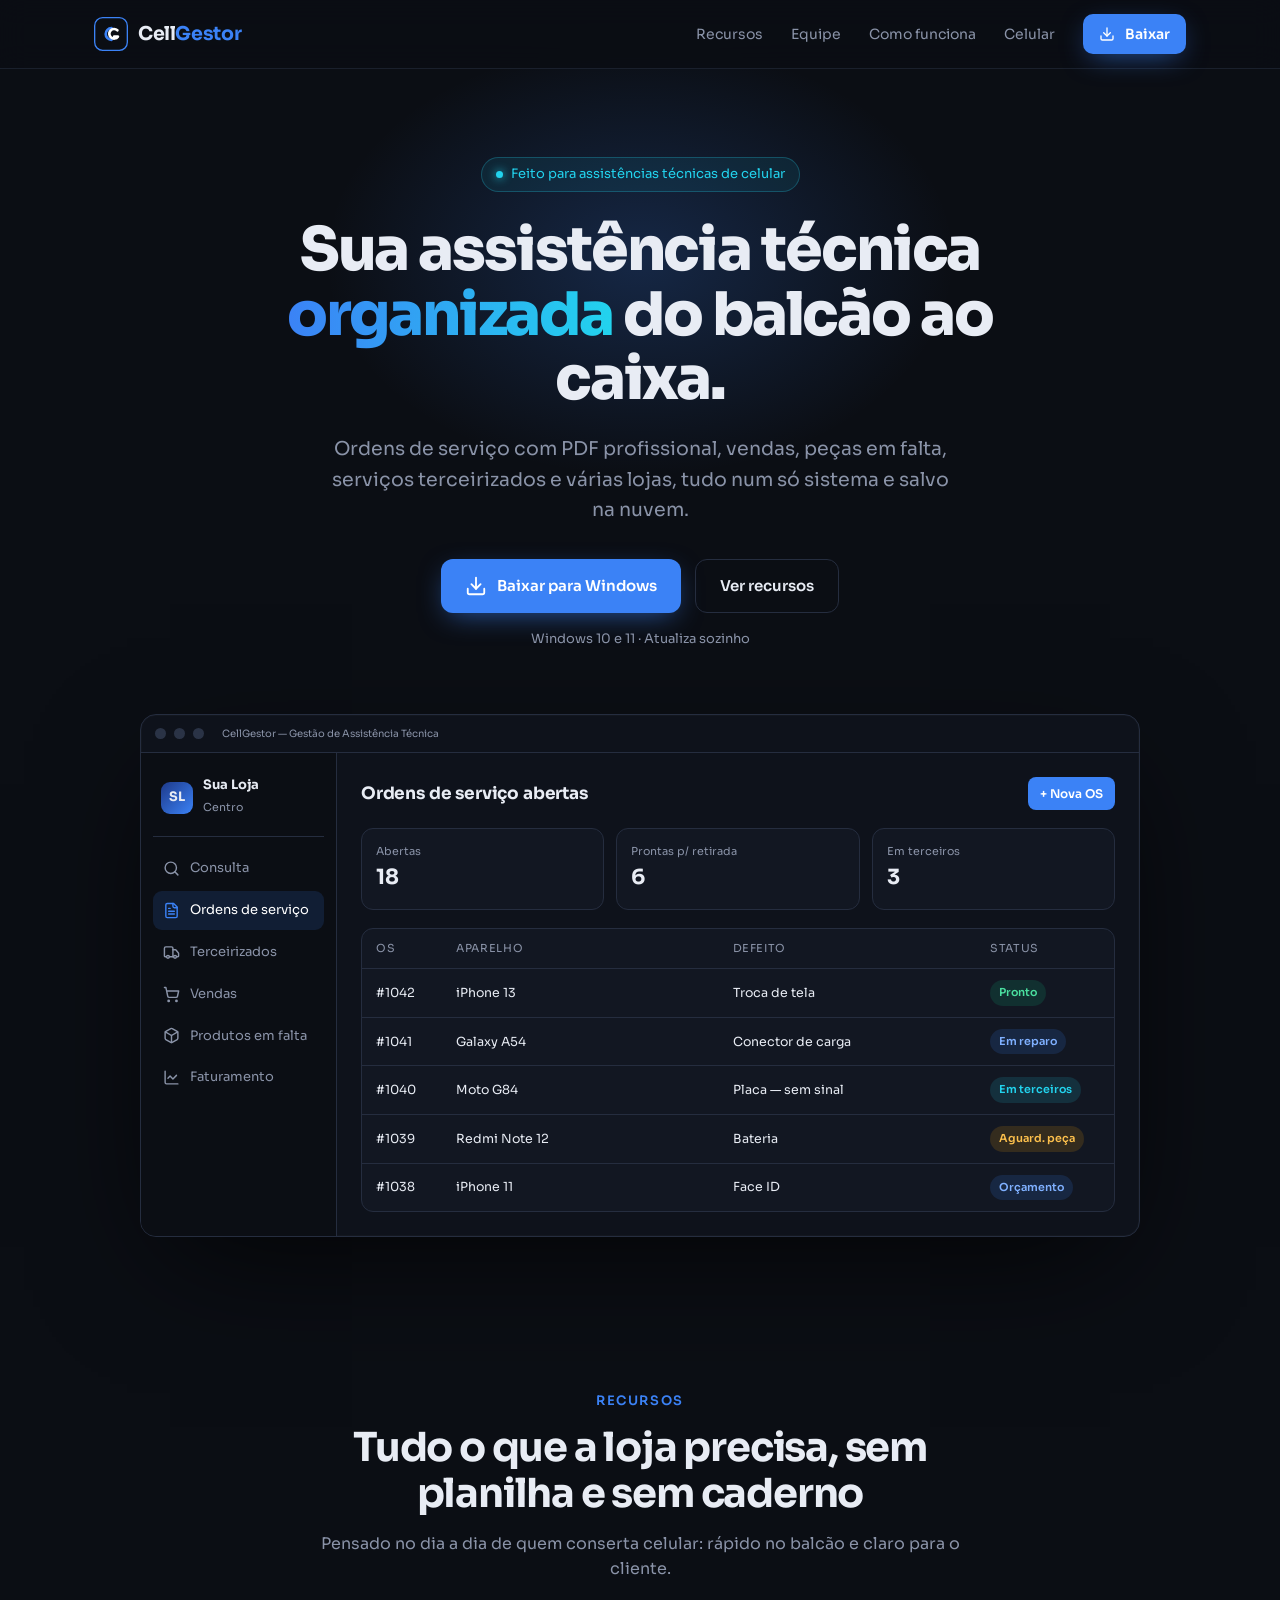
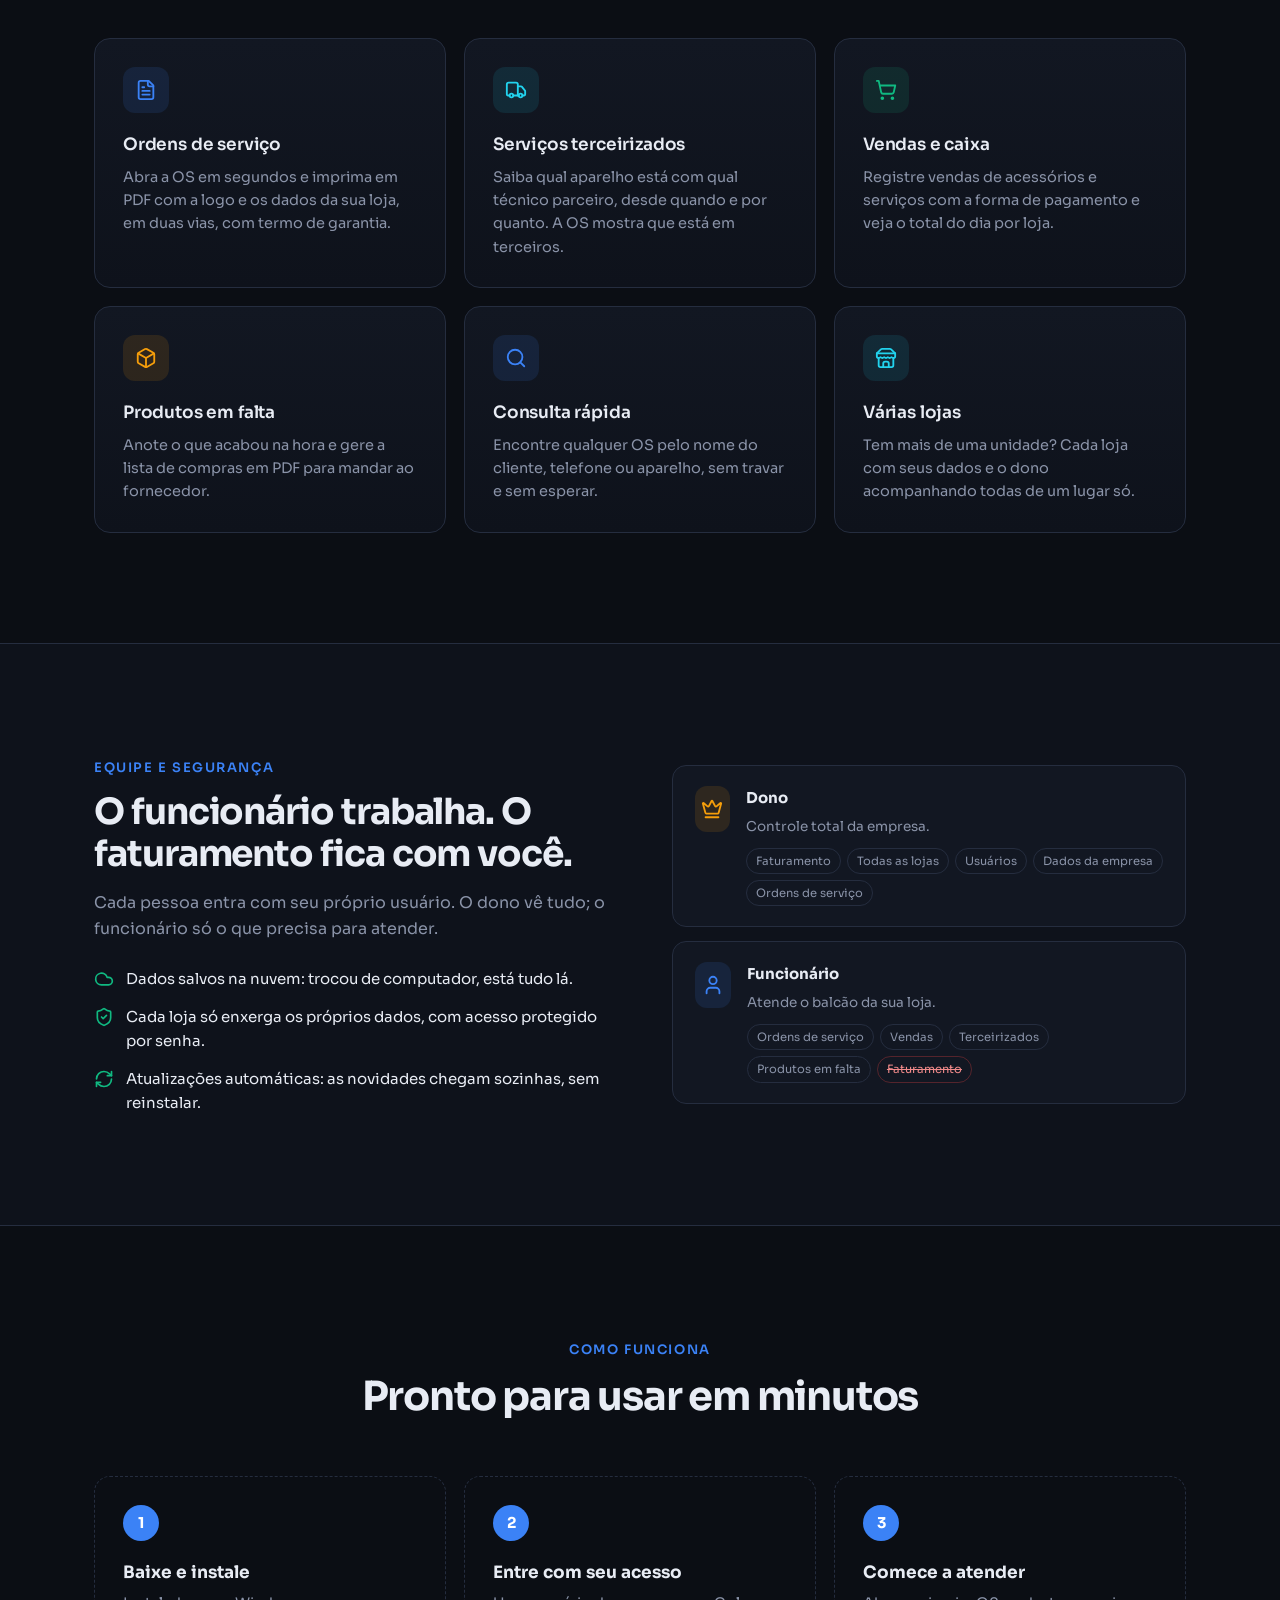
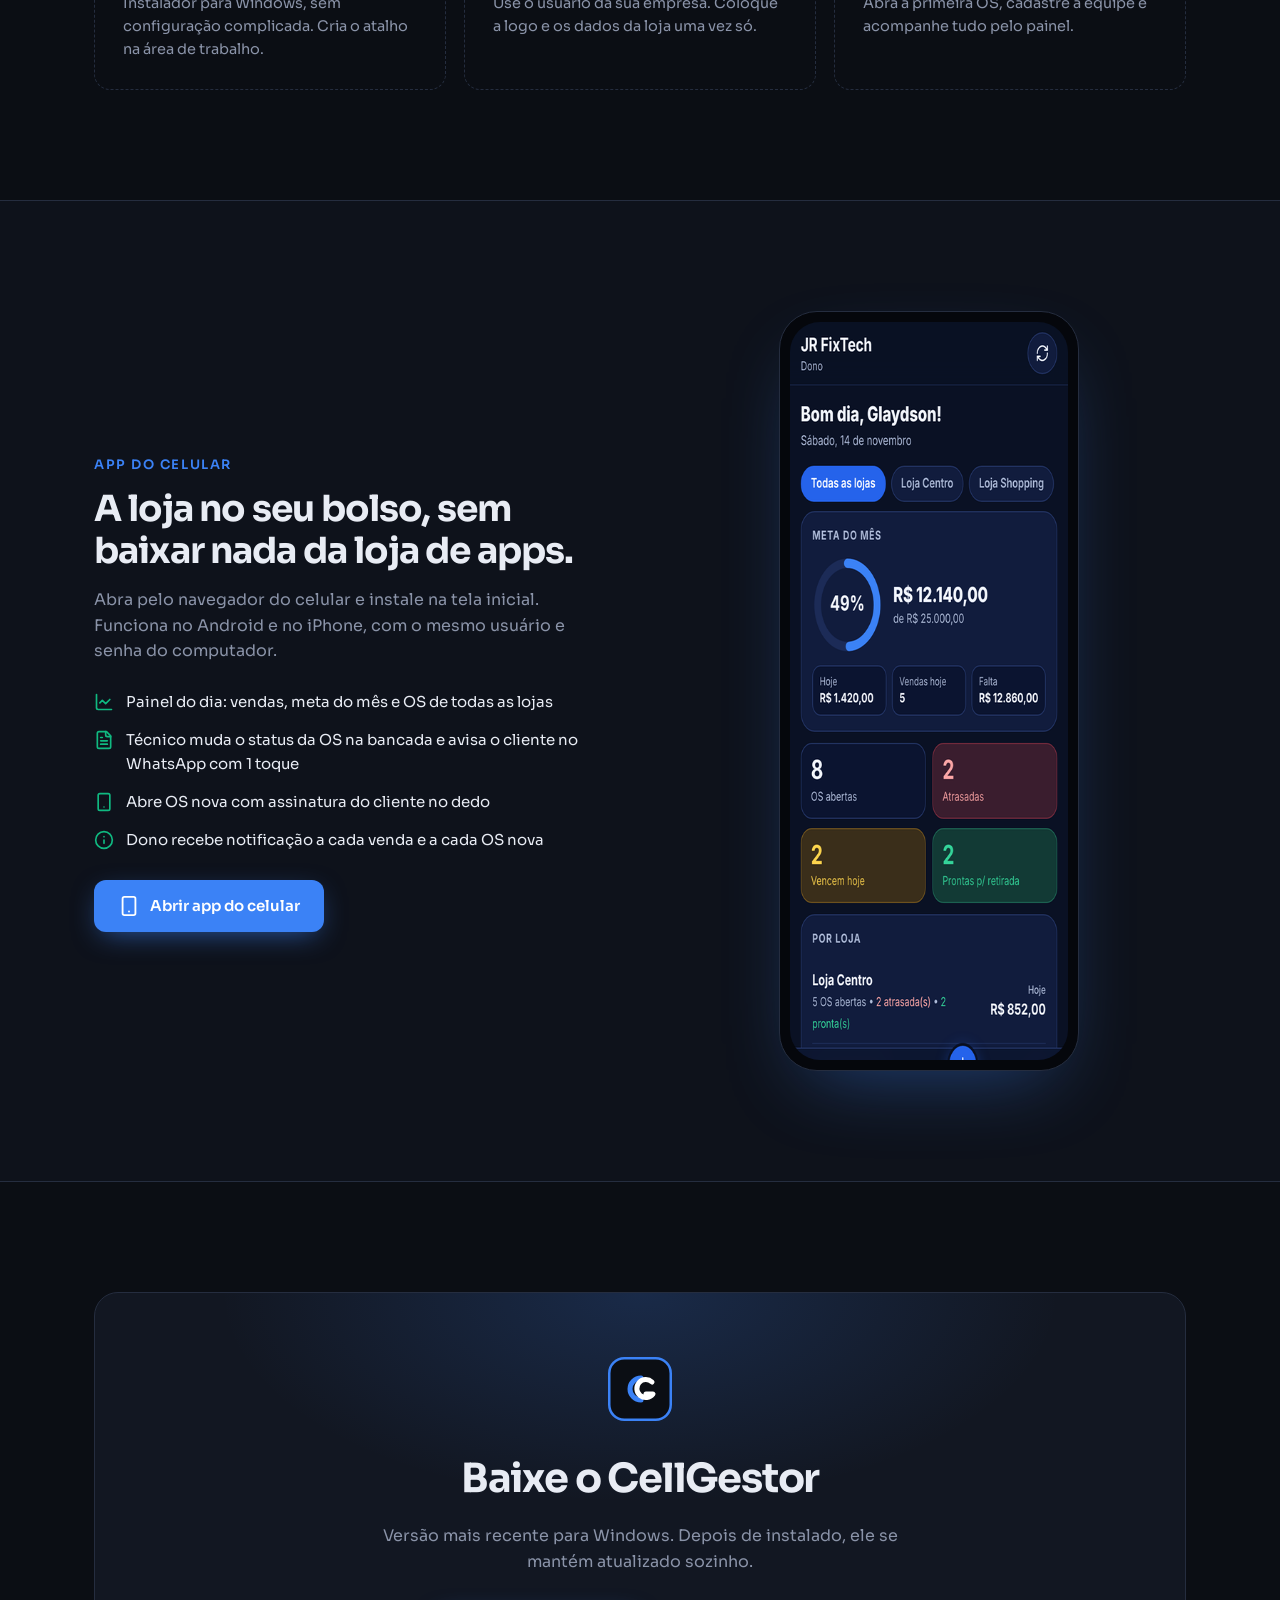
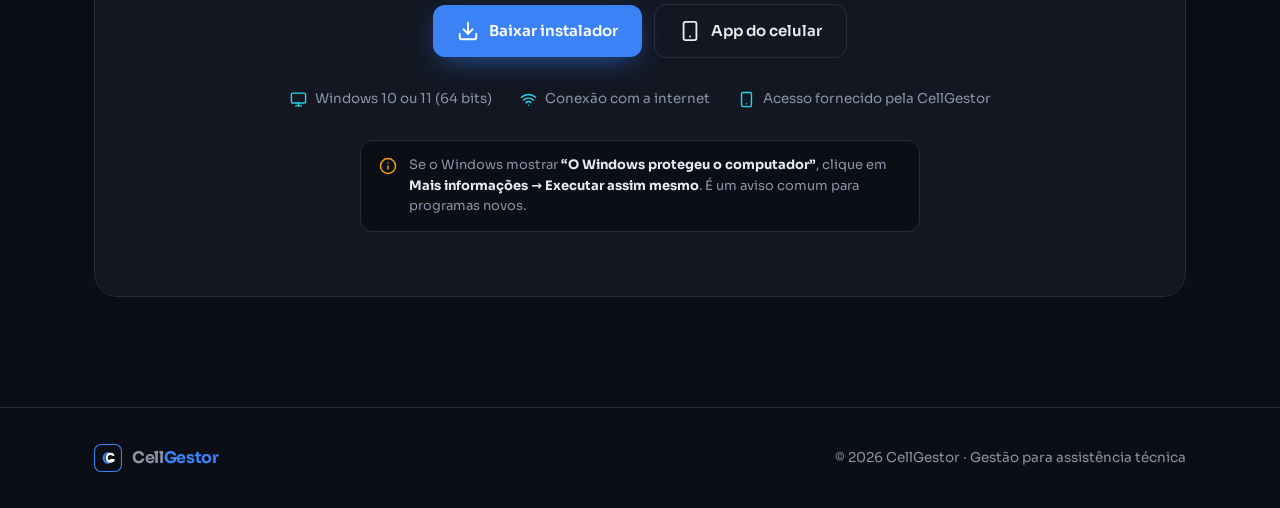
==== commit d290fb5a: "Add files via upload" ====
--- a/index.html
+++ b/index.html
@@ -129,6 +129,11 @@
   .aviso{max-width:560px;margin:30px auto 0;font-size:13px;color:var(--muted);background:var(--bg);border:1px solid var(--borda);border-radius:12px;padding:14px 18px;text-align:left;display:flex;gap:12px}
   .aviso svg{color:var(--ambar);width:18px;height:18px;margin-top:2px}
 
+  .celular-img{display:flex;justify-content:center}
+  .celular-img .moldura-cel{width:300px;max-width:100%;border-radius:38px;padding:10px;background:#05070C;border:1px solid var(--borda);box-shadow:0 30px 80px -30px rgba(59,130,246,.45)}
+  .celular-img img{display:block;width:100%;border-radius:30px}
+  .botoes-cel{display:flex;gap:12px;flex-wrap:wrap;margin-top:28px}
+
   footer{border-top:1px solid var(--borda);padding:36px 0;color:var(--muted);font-size:13.5px}
   footer .wrap{display:flex;justify-content:space-between;align-items:center;gap:16px;flex-wrap:wrap}
 
@@ -187,6 +192,7 @@
       <a href="#recursos">Recursos</a>
       <a href="#equipe">Equipe</a>
       <a href="#como">Como funciona</a>
+      <a href="#celular">Celular</a>
       <a href="#baixar" class="btn btn-p btn-sm"><svg class="i" style="width:16px;height:16px"><use href="#i-down"/></svg>Baixar</a>
     </nav>
   </div>
@@ -296,13 +302,34 @@
     </div>
   </section>
 
-  <section id="baixar" style="padding-top:0">
+  <section id="celular" class="faixa">
+    <div class="wrap dois">
+      <div>
+        <small>App do celular</small>
+        <h2>A loja no seu bolso, sem baixar nada da loja de apps.</h2>
+        <p>Abra pelo navegador do celular e instale na tela inicial. Funciona no Android e no iPhone, com o mesmo usuário e senha do computador.</p>
+        <ul class="lista">
+          <li><svg class="i"><use href="#i-chart"/></svg>Painel do dia: vendas, meta do mês e OS de todas as lojas</li>
+          <li><svg class="i"><use href="#i-os"/></svg>Técnico muda o status da OS na bancada e avisa o cliente no WhatsApp com 1 toque</li>
+          <li><svg class="i"><use href="#i-phone"/></svg>Abre OS nova com assinatura do cliente no dedo</li>
+          <li><svg class="i"><use href="#i-alert"/></svg>Dono recebe notificação a cada venda e a cada OS nova</li>
+        </ul>
+        <div class="botoes-cel">
+          <a href="app/" class="btn btn-p"><svg class="i"><use href="#i-phone"/></svg>Abrir app do celular</a>
+        </div>
+      </div>
+      <div class="celular-img"><div class="moldura-cel"><img src="celular.png" alt="Tela inicial do app do celular" loading="lazy" width="390" height="738"></div></div>
+    </div>
+  </section>
+
+  <section id="baixar">
     <div class="wrap">
       <div class="download">
         <svg style="width:64px;height:64px;margin-bottom:18px"><use href="#logo"/></svg>
         <h2>Baixe o CellGestor</h2>
         <p>Versão mais recente para Windows. Depois de instalado, ele se mantém atualizado sozinho.</p>
         <a href="https://github.com/GlaydsonAguiar/cellgestor/releases/latest/download/Instalador_CellGestor.exe" class="btn btn-p"><svg class="i"><use href="#i-down"/></svg>Baixar instalador</a>
+        <a href="app/" class="btn btn-s" style="margin-left:8px"><svg class="i"><use href="#i-phone"/></svg>App do celular</a>
         <div class="req">
           <span><svg class="i"><use href="#i-win"/></svg>Windows 10 ou 11 (64 bits)</span>
           <span><svg class="i"><use href="#i-wifi"/></svg>Conexão com a internet</span>
